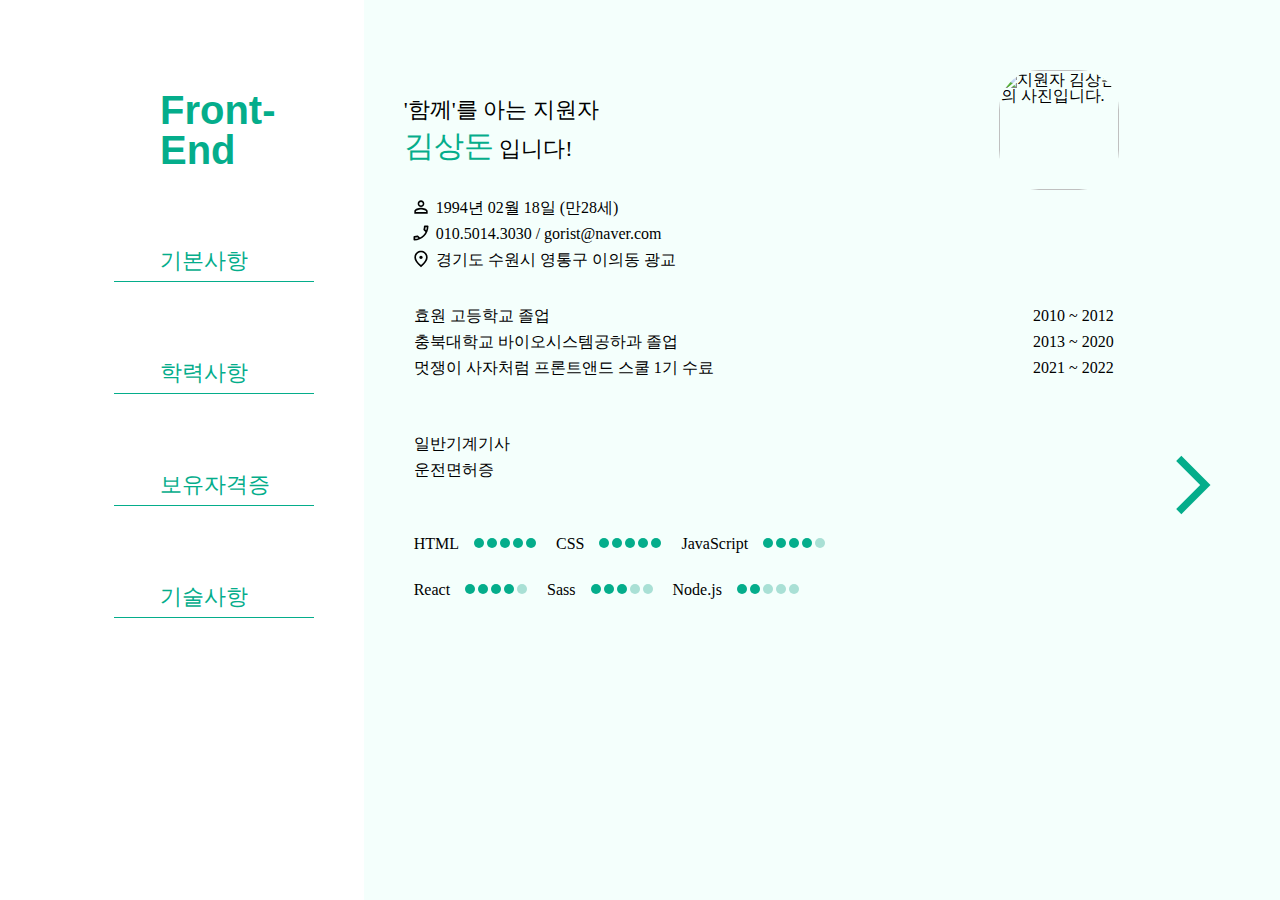
==== 포트폴리오/index.html @ 31c33722 "포트폴리오 페이지 제작" ====
<html lang="en">
<head>
    <meta charset="UTF-8">
    <meta http-equiv="X-UA-Compatible" content="IE=edge">
    <meta name="viewport" content="width=device-width, initial-scale=1.0">
    <title>Sangdon's Portfolio</title>
    <link rel="stylesheet" href="./style/css/reset.css">
    <link rel="stylesheet" href="./style/css/style.css">
</head>
<body>
    <header class="main-page_header">
        <h1 class="main-title">Front-End</h1>
        <ul class="list_cont">
            <li id="personalInfo"><h2>기본사항</h2></li>
            <li id="graduateInfo"><h2>학력사항</h2></li>
            <li id="certificateInfo"><h2>보유자격증</h2></li>
            <li id="skillInfo"><h2>기술사항</h2></li>
        </ul>
    </header>
    <main class="main-page_main">
        <ul class="list_cont">
            <li class="list_header">
                <div class="header_title">
                    <p>'함께'를 아는 지원자</p>
                    <p><span class="empha">김상돈</span> 입니다!</p>
                </div>
                <img src="./style/img/증명사진.jpeg" alt="지원자 김상돈의 사진입니다.">
            </li>
            <li class="list_item">
                <ul class="personal_info">
                    <li>1994년 02월 18일 (만28세) </li>
                    <li>010.5014.3030 / gorist@naver.com</li>
                    <li>경기도 수원시 영통구 이의동 광교</li>
                </ul>
            </li>
            <li class="list_item">    
                <ul class="graduate_cont">
                    <li>
                        <p>효원 고등학교 졸업</p><p>2010 ~ 2012</p>
                    </li>
                    <li>
                        <p>충북대학교 바이오시스템공하과 졸업</p><p>2013 ~ 2020</p>
                    </li>
                    <li>
                        <p>멋쟁이 사자처럼 프론트앤드 스쿨 1기 수료</p><p>2021 ~ 2022</p>
                    </li>
                </ul>
            </li>
            <li class="list_item">
                <ul>
                    <li>일반기계기사</li>
                    <li>운전면허증</li>
                </ul>
            </li>
            <li class="list_item">
                <ul>
                    <li>
                        <h3>HTML</h3>
                        <div class="circle_cont">
                            <div class="circle_item"></div>
                            <div class="circle_item"></div>
                            <div class="circle_item"></div>
                            <div class="circle_item"></div>
                            <div class="circle_item"></div>
                        </div>
                    </li>
                    <li>
                        <h3>CSS</h3>
                        <div class="circle_cont">
                            <div class="circle_item"></div>
                            <div class="circle_item"></div>
                            <div class="circle_item"></div>
                            <div class="circle_item"></div>
                            <div class="circle_item"></div>
                        </div>
                    </li>
                    <li>
                        <h3>JavaScript</h3>
                        <div class="circle_cont">
                            <div class="circle_item"></div>
                            <div class="circle_item"></div>
                            <div class="circle_item"></div>
                            <div class="circle_item"></div>
                            <div class="circle_item on"></div>
                        </div>
                    </li>
                    <li>
                        <h3>React</h3>
                        <div class="circle_cont">
                            <div class="circle_item"></div>
                            <div class="circle_item"></div>
                            <div class="circle_item"></div>
                            <div class="circle_item"></div>
                            <div class="circle_item on"></div>
                        </div>
                    </li>
                    <li>
                        <h3>Sass</h3>
                        <div class="circle_cont">
                            <div class="circle_item"></div>
                            <div class="circle_item"></div>
                            <div class="circle_item"></div>
                            <div class="circle_item on"></div>
                            <div class="circle_item on"></div>
                        </div>
                    </li>
                    <li>
                        <h3>Node.js</h3> 
                        <div class="circle_cont">
                            <div class="circle_item"></div>
                            <div class="circle_item"></div>
                            <div class="circle_item on"></div>
                            <div class="circle_item on"></div>
                            <div class="circle_item on"></div>
                        </div>
                    </li>
                </ul>
            </li>
        </ul>
    </main>
    <button class="next-btn">
        <img src="./style/img/icon-right-arrow.svg" alt="다음 페이지로">
    </button>
    <script src="./style/javascript/main.js"></script>
</body>
</html>
---- 포트폴리오/style/css/style.css ----
@-webkit-keyframes slidein {
  from {
    -webkit-transform: scale(1.1);
            transform: scale(1.1);
  }
  to {
    -webkit-transform: scale(1);
            transform: scale(1);
  }
}

@keyframes slidein {
  from {
    -webkit-transform: scale(1.1);
            transform: scale(1.1);
  }
  to {
    -webkit-transform: scale(1);
            transform: scale(1);
  }
}

* {
  -webkit-box-sizing: border-box;
          box-sizing: border-box;
}

.empha {
  display: inline-block;
  color: #04AD8B;
  font-size: 30px;
  margin-top: 10px;
}

.circle_cont {
  display: -webkit-box;
  display: -ms-flexbox;
  display: flex;
  gap: 3px;
}

.circle_cont .circle_item {
  margin-top: 2px;
  width: 10px;
  height: 10px;
  border-radius: 10px;
  background-color: #04AD8B;
}

.circle_cont .circle_item.on {
  background-color: #A9E0D5;
}

.next-btn {
  border: none;
  background-color: #F4FFFC;
  position: relative;
}

.next-btn img {
  cursor: pointer;
  position: absolute;
  top: 50%;
  left: -110px;
  width: 70px;
  -webkit-animation: .5s linear 1s infinite alternate slidein;
          animation: .5s linear 1s infinite alternate slidein;
}

@font-face {
  font-family: 'Retronsans', sans-serif;
  font-weight: 400;
  src: url("../font/establish Retrosans.otf");
}

.main-page_header {
  width: 30%;
  height: 100vh;
  display: -webkit-box;
  display: -ms-flexbox;
  display: flex;
  padding: 90px 50px 90px 160px;
  -webkit-box-orient: vertical;
  -webkit-box-direction: normal;
      -ms-flex-direction: column;
          flex-direction: column;
  color: #04AD8B;
  font-family: 'Retronsans', sans-serif;
}

.main-page_header .main-title {
  font-size: 40px;
  font-weight: 700;
}

.main-page_header .list_cont {
  display: -webkit-box;
  display: -ms-flexbox;
  display: flex;
  -webkit-box-orient: vertical;
  -webkit-box-direction: normal;
      -ms-flex-direction: column;
          flex-direction: column;
  -webkit-box-pack: center;
      -ms-flex-pack: center;
          justify-content: center;
}

.main-page_header .list_cont li {
  font-size: 22px;
  margin-top: 80px;
  padding-bottom: 10px;
  text-align: left;
  position: relative;
}

.main-page_header .list_cont li:hover h2 {
  -webkit-transform: translateX(100px);
          transform: translateX(100px);
  -webkit-transition: ease 1s all;
  transition: ease 1s all;
}

.main-page_header .list_cont li h2 {
  -webkit-transform: translateX(0px);
          transform: translateX(0px);
  -webkit-transition: ease 1s all;
  transition: ease 1s all;
}

.main-page_header .list_cont li::after {
  content: '';
  display: block;
  position: absolute;
  bottom: 0;
  right: 0;
  width: 200px;
  height: 1px;
  background-color: #04AD8B;
}

.main-page_main {
  width: 80%;
  height: 100vh;
  background-color: #F4FFFC;
}

.main-page_main .list_cont .list_header {
  display: -webkit-box;
  display: -ms-flexbox;
  display: flex;
  -webkit-box-pack: start;
      -ms-flex-pack: start;
          justify-content: flex-start;
  -webkit-box-align: center;
      -ms-flex-align: center;
          align-items: center;
  gap: 400px;
  margin: 70px 40px 0;
}

.main-page_main .list_cont .list_header .header_title {
  font-size: 22px;
}

.main-page_main .list_cont .list_header img {
  border-radius: 40px;
  width: 120px;
}

.main-page_main .list_cont .list_item {
  margin-left: 50px;
  margin-bottom: 40px;
}

.main-page_main .list_cont .list_item .personal_info {
  margin-left: 22px;
}

.main-page_main .list_cont .list_item .personal_info li {
  position: relative;
}

.main-page_main .list_cont .list_item .personal_info li:nth-child(1)::before {
  content: '';
  display: inline-block;
  position: absolute;
  top: -3px;
  left: -25px;
  width: 20px;
  height: 20px;
  background-size: cover;
  background-image: url("../img/icon-person.svg");
}

.main-page_main .list_cont .list_item .personal_info li:nth-child(2)::before {
  content: '';
  display: inline-block;
  position: absolute;
  top: -3px;
  left: -25px;
  width: 20px;
  height: 20px;
  background-size: cover;
  background-image: url("../img/icon-phone.svg");
}

.main-page_main .list_cont .list_item .personal_info li:nth-child(3)::before {
  content: '';
  display: inline-block;
  position: absolute;
  top: -3px;
  left: -25px;
  width: 20px;
  height: 20px;
  background-size: cover;
  background-image: url("../img/icon-location.svg");
}

.main-page_main .list_cont .list_item .graduate_cont li {
  width: 700px;
  display: -webkit-box;
  display: -ms-flexbox;
  display: flex;
  -webkit-box-pack: justify;
      -ms-flex-pack: justify;
          justify-content: space-between;
}

.main-page_main .list_cont .list_item ul li {
  margin-top: 10px;
}

.main-page_main .list_cont .list_item:nth-child(3) {
  margin-bottom: 60px;
}

.main-page_main .list_cont .list_item:nth-child(4) {
  margin-bottom: 60px;
  height: 30px;
}

.main-page_main .list_cont .list_item:nth-child(5) ul {
  width: 500px;
  display: -webkit-box;
  display: -ms-flexbox;
  display: flex;
  gap: 20px;
  -ms-flex-wrap: wrap;
      flex-wrap: wrap;
}

.main-page_main .list_cont .list_item:nth-child(5) ul li {
  display: -webkit-box;
  display: -ms-flexbox;
  display: flex;
  gap: 15px;
}

body {
  display: -webkit-box;
  display: -ms-flexbox;
  display: flex;
}
/*# sourceMappingURL=style.css.map */
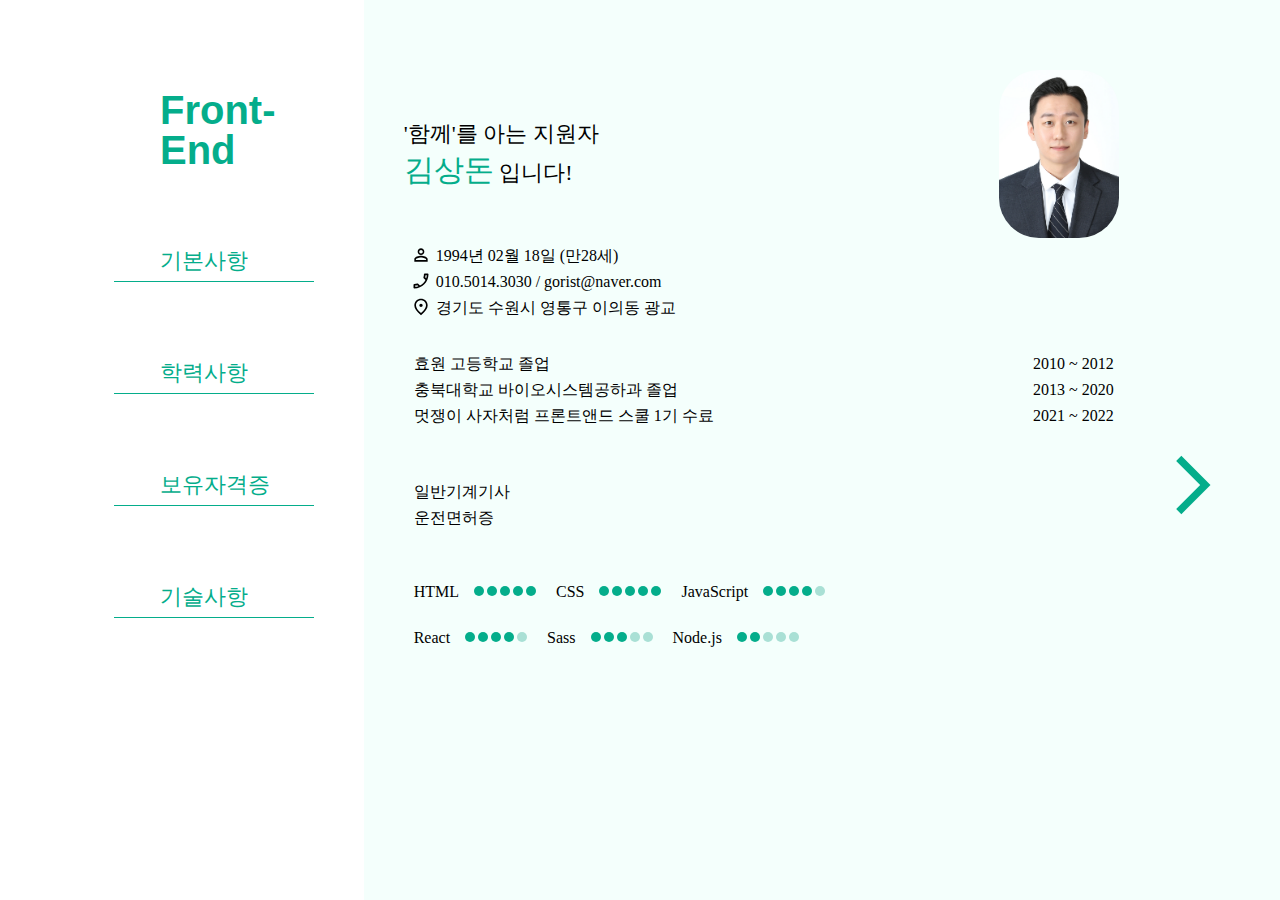
==== commit 59fa84a9: "경로수정" ====
--- a/포트폴리오/index.html
+++ b/포트폴리오/index.html
@@ -24,7 +24,7 @@
                     <p>'함께'를 아는 지원자</p>
                     <p><span class="empha">김상돈</span> 입니다!</p>
                 </div>
-                <img src="./style/img/증명사진.jpeg" alt="지원자 김상돈의 사진입니다.">
+                <img src="./style/img/resume.jpeg" alt="지원자 김상돈의 사진입니다.">
             </li>
             <li class="list_item">
                 <ul class="personal_info">
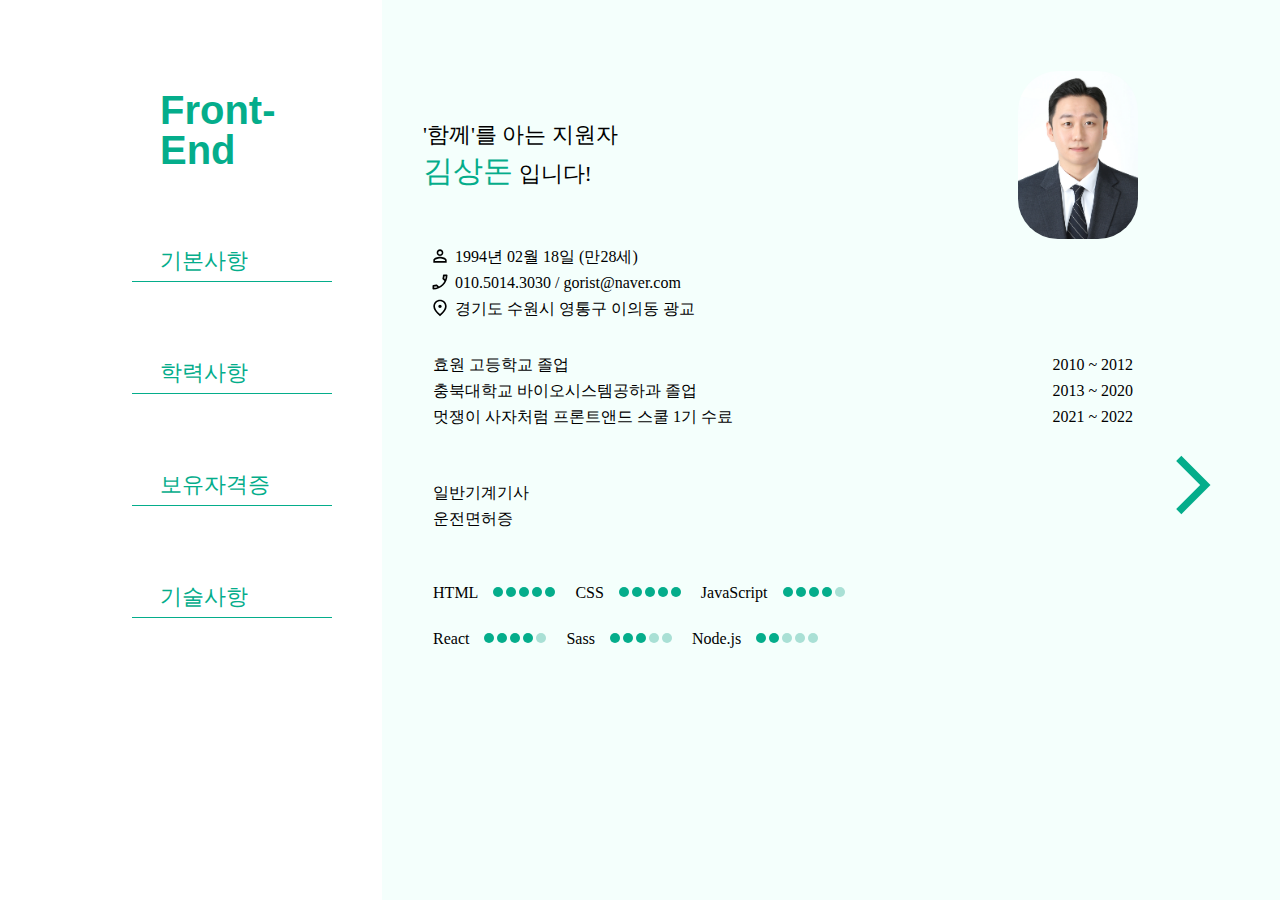
==== commit 1f7f0df3: "페이지 연결" ====
--- a/포트폴리오/index.html
+++ b/포트폴리오/index.html
@@ -118,7 +118,7 @@
             </li>
         </ul>
     </main>
-    <button class="next-btn">
+    <button href="https://sangdon1029.github.io/portfolio/%ED%8F%AC%ED%8A%B8%ED%8F%B4%EB%A6%AC%EC%98%A4/secondPage.html" class="next-btn">
         <img src="./style/img/icon-right-arrow.svg" alt="다음 페이지로">
     </button>
     <script src="./style/javascript/main.js"></script>
--- a/포트폴리오/style/css/style.css
+++ b/포트폴리오/style/css/style.css
@@ -73,6 +73,12 @@
   src: url("../font/establish Retrosans.otf");
 }
 
+@font-face {
+  font-family: 'Gmarket', sans-serif;
+  font-weight: 400;
+  src: url("../font/GmarketSansBold.otf");
+}
+
 .main-page_header {
   width: 30%;
   height: 100vh;
@@ -139,10 +145,43 @@
   background-color: #04AD8B;
 }
 
+.main-page_header .list_cont button {
+  cursor: pointer;
+  border: none;
+  background-color: transparent;
+  position: relative;
+  font-size: 40px;
+  margin-top: 40px;
+  margin-left: -100px;
+  text-align: left;
+  font-family: 'Gmarket';
+  -webkit-transition: ease all 1s;
+  transition: ease all 1s;
+}
+
+.main-page_header .list_cont button.on {
+  -webkit-transition: ease all 1s;
+  transition: ease all 1s;
+  margin-left: 50px;
+  color: #04AD8B;
+}
+
+.main-page_header .list_cont button::before {
+  content: '';
+  display: inline-block;
+  position: absolute;
+  width: 300px;
+  height: 5px;
+  top: 50%;
+  left: -300px;
+  background-color: #04AD8B;
+}
+
 .main-page_main {
-  width: 80%;
+  width: 70vw;
   height: 100vh;
   background-color: #F4FFFC;
+  border: 1px solid transparent;
 }
 
 .main-page_main .list_cont .list_header {
@@ -257,6 +296,18 @@
   gap: 15px;
 }
 
+#cssCont {
+  display: none;
+}
+
+#javascriptCont {
+  display: none;
+}
+
+#reactCont {
+  display: none;
+}
+
 body {
   display: -webkit-box;
   display: -ms-flexbox;
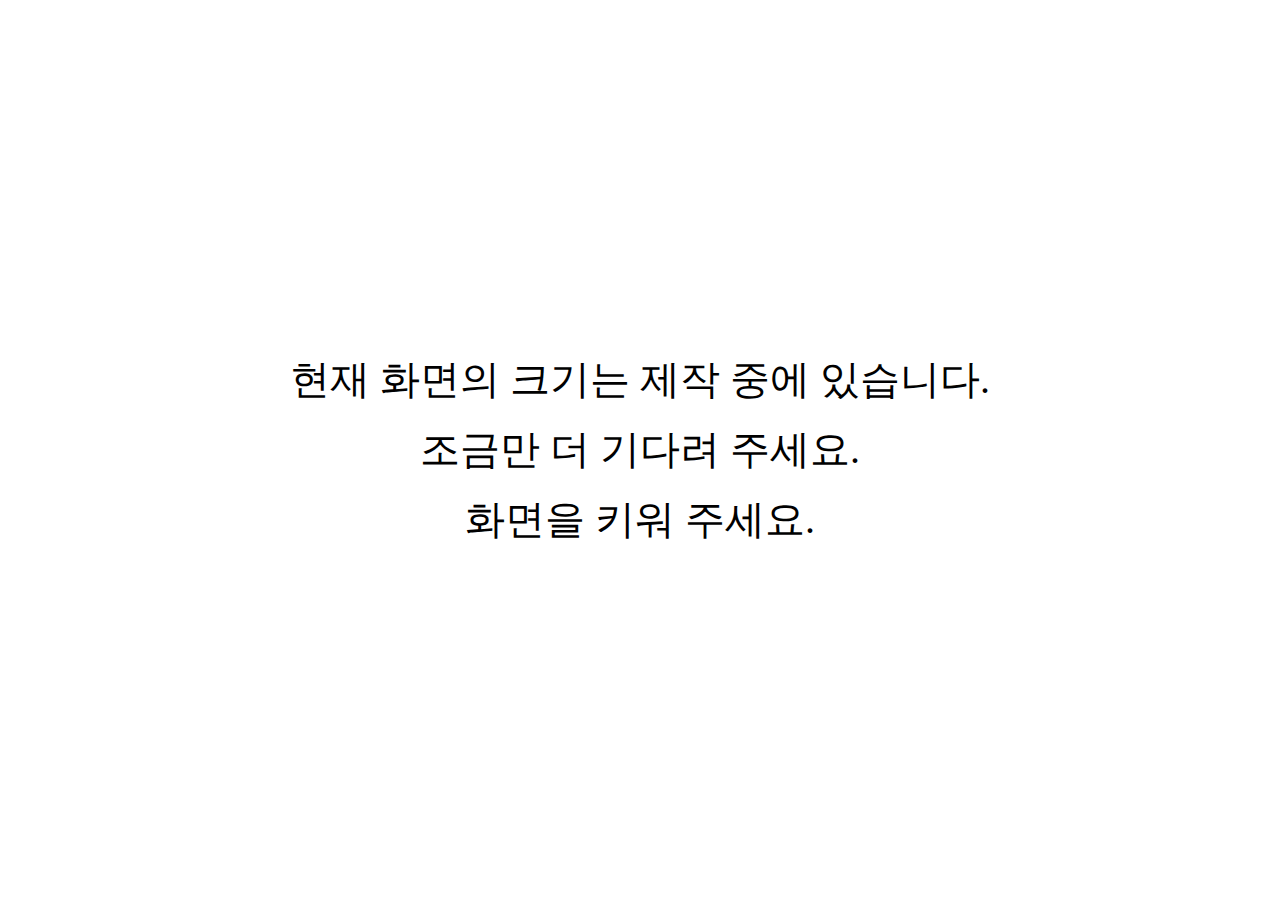
==== commit c9d50109: ":memo: 이력서 전체적인 수정" ====
--- a/포트폴리오/index.html
+++ b/포트폴리오/index.html
@@ -8,6 +8,7 @@
     <link rel="stylesheet" href="./style/css/style.css">
 </head>
 <body>
+
     <header class="main-page_header">
         <h1 class="main-title">Front-End</h1>
         <ul class="list_cont">
@@ -39,7 +40,7 @@
                         <p>효원 고등학교 졸업</p><p>2010 ~ 2012</p>
                     </li>
                     <li>
-                        <p>충북대학교 바이오시스템공하과 졸업</p><p>2013 ~ 2020</p>
+                        <p>충북대학교 바이오시스템공하과 졸업</p><p class="error_01">2013 ~ 2020</p>
                     </li>
                     <li>
                         <p>멋쟁이 사자처럼 프론트앤드 스쿨 1기 수료</p><p>2021 ~ 2022</p>
@@ -118,9 +119,14 @@
             </li>
         </ul>
     </main>
-    <button href="https://sangdon1029.github.io/portfolio/%ED%8F%AC%ED%8A%B8%ED%8F%B4%EB%A6%AC%EC%98%A4/secondPage.html" class="next-btn">
+    <button type="button" onclick="location.href='./secondPage.html'" class="next-btn">
         <img src="./style/img/icon-right-arrow.svg" alt="다음 페이지로">
     </button>
+    <div class="altText">
+        <p>현재 화면의 크기는 제작 중에 있습니다.</p>
+        <p>조금만 더 기다려 주세요.</p>
+        <p>화면을 키워 주세요.</p>
+    </div>
     <script src="./style/javascript/main.js"></script>
 </body>
 </html>--- a/포트폴리오/style/css/style.css
+++ b/포트폴리오/style/css/style.css
@@ -79,13 +79,25 @@
   src: url("../font/GmarketSansBold.otf");
 }
 
+@font-face {
+  font-family: 'Retronsans', sans-serif;
+  font-weight: 400;
+  src: url("../font/establish Retrosans.otf");
+}
+
+@font-face {
+  font-family: 'Gmarket', sans-serif;
+  font-weight: 400;
+  src: url("../font/GmarketSansBold.otf");
+}
+
 .main-page_header {
-  width: 30%;
+  width: 22vw;
   height: 100vh;
   display: -webkit-box;
   display: -ms-flexbox;
   display: flex;
-  padding: 90px 50px 90px 160px;
+  padding: 90px 50px 90px 90px;
   -webkit-box-orient: vertical;
   -webkit-box-direction: normal;
       -ms-flex-direction: column;
@@ -95,8 +107,14 @@
 }
 
 .main-page_header .main-title {
+  width: 200px;
   font-size: 40px;
   font-weight: 700;
+}
+
+.main-page_header .main-title a {
+  text-decoration: none;
+  color: #04AD8B;
 }
 
 .main-page_header .list_cont {
@@ -120,13 +138,6 @@
   position: relative;
 }
 
-.main-page_header .list_cont li:hover h2 {
-  -webkit-transform: translateX(100px);
-          transform: translateX(100px);
-  -webkit-transition: ease 1s all;
-  transition: ease 1s all;
-}
-
 .main-page_header .list_cont li h2 {
   -webkit-transform: translateX(0px);
           transform: translateX(0px);
@@ -150,9 +161,9 @@
   border: none;
   background-color: transparent;
   position: relative;
-  font-size: 40px;
+  font-size: 30px;
   margin-top: 40px;
-  margin-left: -100px;
+  margin-left: 10px;
   text-align: left;
   font-family: 'Gmarket';
   -webkit-transition: ease all 1s;
@@ -162,7 +173,7 @@
 .main-page_header .list_cont button.on {
   -webkit-transition: ease all 1s;
   transition: ease all 1s;
-  margin-left: 50px;
+  margin-left: -10px;
   color: #04AD8B;
 }
 
@@ -177,8 +188,16 @@
   background-color: #04AD8B;
 }
 
+.main-page_header .list_cont .css {
+  font-size: 27px;
+}
+
+.main-page_header .list_cont .css.on {
+  margin-left: -15px;
+}
+
 .main-page_main {
-  width: 70vw;
+  width: 80vw;
   height: 100vh;
   background-color: #F4FFFC;
   border: 1px solid transparent;
@@ -205,6 +224,119 @@
 .main-page_main .list_cont .list_header img {
   border-radius: 40px;
   width: 120px;
+  -webkit-box-shadow: 3px 3px 4px 4px rgba(0, 0, 0, 0.4);
+          box-shadow: 3px 3px 4px 4px rgba(0, 0, 0, 0.4);
+}
+
+.main-page_main .list_cont .project-list {
+  display: -webkit-box;
+  display: -ms-flexbox;
+  display: flex;
+  -webkit-box-orient: vertical;
+  -webkit-box-direction: normal;
+      -ms-flex-direction: column;
+          flex-direction: column;
+}
+
+.main-page_main .list_cont .project-list h2 {
+  text-align: center;
+  font-size: 46px;
+  color: #04AD8B;
+  margin-top: 70px;
+}
+
+.main-page_main .list_cont .project-list .project-list-cont {
+  display: -webkit-box;
+  display: -ms-flexbox;
+  display: flex;
+  -webkit-box-pack: center;
+      -ms-flex-pack: center;
+          justify-content: center;
+  gap: 10px;
+}
+
+.main-page_main .list_cont .project-list .project-list-cont .project-tit {
+  display: -webkit-box;
+  display: -ms-flexbox;
+  display: flex;
+  -webkit-box-orient: vertical;
+  -webkit-box-direction: normal;
+      -ms-flex-direction: column;
+          flex-direction: column;
+  width: 300px;
+  margin-top: 20px;
+  margin-right: 50px;
+  gap: 10px;
+  -webkit-box-sizing: border-box;
+          box-sizing: border-box;
+  padding: 30px;
+}
+
+.main-page_main .list_cont .project-list .project-list-cont .project-tit figcaption {
+  text-align: center;
+  font-size: 24px;
+  text-shadow: 3px 3px 3px rgba(0, 0, 0, 0.3);
+}
+
+.main-page_main .list_cont .project-list .project-list-cont .project-tit.reactPart {
+  -webkit-box-align: center;
+      -ms-flex-align: center;
+          align-items: center;
+}
+
+.main-page_main .list_cont .project-list .project-list-cont .project-tit.reactPart:first-child {
+  margin-right: 200px;
+}
+
+.main-page_main .list_cont .project-list .project-list-cont .project-tit .pj-img-cont {
+  display: -webkit-box;
+  display: -ms-flexbox;
+  display: flex;
+}
+
+.main-page_main .list_cont .project-list .project-list-cont .project-tit .pj-img-cont img {
+  width: 230px;
+  height: 320px;
+  margin-right: 10px;
+  border-radius: 2px;
+  -webkit-box-shadow: 2px 2px 3px 2px rgba(0, 0, 0, 0.2);
+          box-shadow: 2px 2px 3px 2px rgba(0, 0, 0, 0.2);
+}
+
+.main-page_main .list_cont .project-list .project-list-cont .project-tit img {
+  width: 230px;
+  height: 320px;
+  border-radius: 2px;
+  -webkit-box-shadow: 2px 2px 2px 2px rgba(0, 0, 0, 0.2);
+          box-shadow: 2px 2px 2px 2px rgba(0, 0, 0, 0.2);
+}
+
+.main-page_main .list_cont .project-list .project-list-cont .project-tit .project-disc {
+  width: 260px;
+}
+
+.main-page_main .list_cont .project-list .project-list-cont .project-tit .project-disc.indent {
+  text-indent: 10px;
+}
+
+.main-page_main .list_cont .project-list .project-list-cont .project-tit .project-disc.deco {
+  width: 180px;
+  height: 30px;
+  margin: 0 auto;
+  text-align: center;
+  line-height: 30px;
+  border-radius: 10px;
+  -webkit-box-shadow: 2px 2px 2px 2px rgba(0, 0, 0, 0.2);
+          box-shadow: 2px 2px 2px 2px rgba(0, 0, 0, 0.2);
+}
+
+.main-page_main .list_cont .project-list .project-list-cont .project-tit .project-disc.deco a {
+  text-decoration: none;
+  color: black;
+}
+
+.main-page_main .list_cont .project-list .project-list-cont .project-tit .project-disc.deco:hover {
+  background-color: blanchedalmond;
 }
 
 .main-page_main .list_cont .list_item {
@@ -308,9 +440,45 @@
   display: none;
 }
 
+.error_01 {
+  -webkit-transform: translateX(1px);
+          transform: translateX(1px);
+}
+
 body {
   display: -webkit-box;
   display: -ms-flexbox;
   display: flex;
 }
+
+.altText {
+  display: none;
+}
+
+@media (max-width: 1380px) {
+  .main-page_header, main, button {
+    display: none;
+  }
+  .altText {
+    width: 100vw;
+    height: 100vh;
+    display: -webkit-box;
+    display: -ms-flexbox;
+    display: flex;
+    gap: 30px;
+    -webkit-box-orient: vertical;
+    -webkit-box-direction: normal;
+        -ms-flex-direction: column;
+            flex-direction: column;
+    -webkit-box-pack: center;
+        -ms-flex-pack: center;
+            justify-content: center;
+    -webkit-box-align: center;
+        -ms-flex-align: center;
+            align-items: center;
+    text-align: center;
+    font-size: 40px;
+    line-height: 40px;
+  }
+}
 /*# sourceMappingURL=style.css.map */